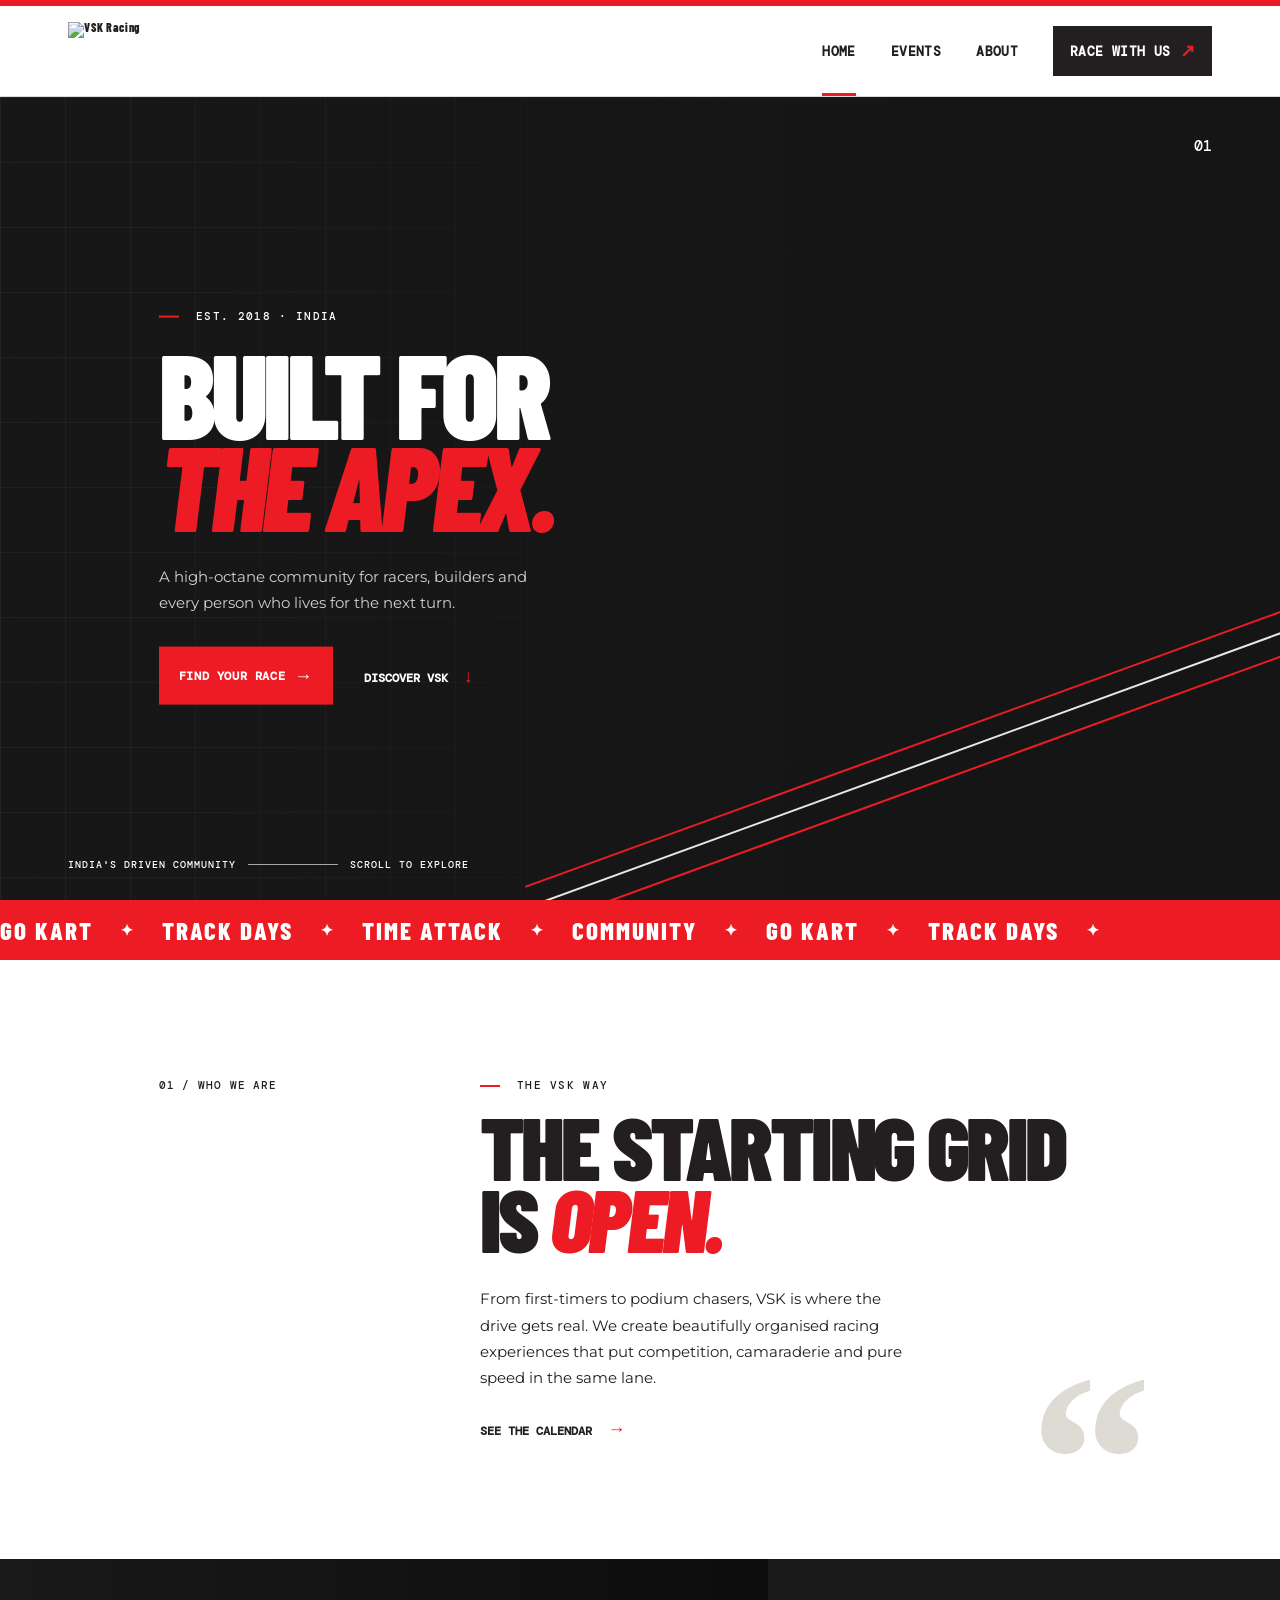
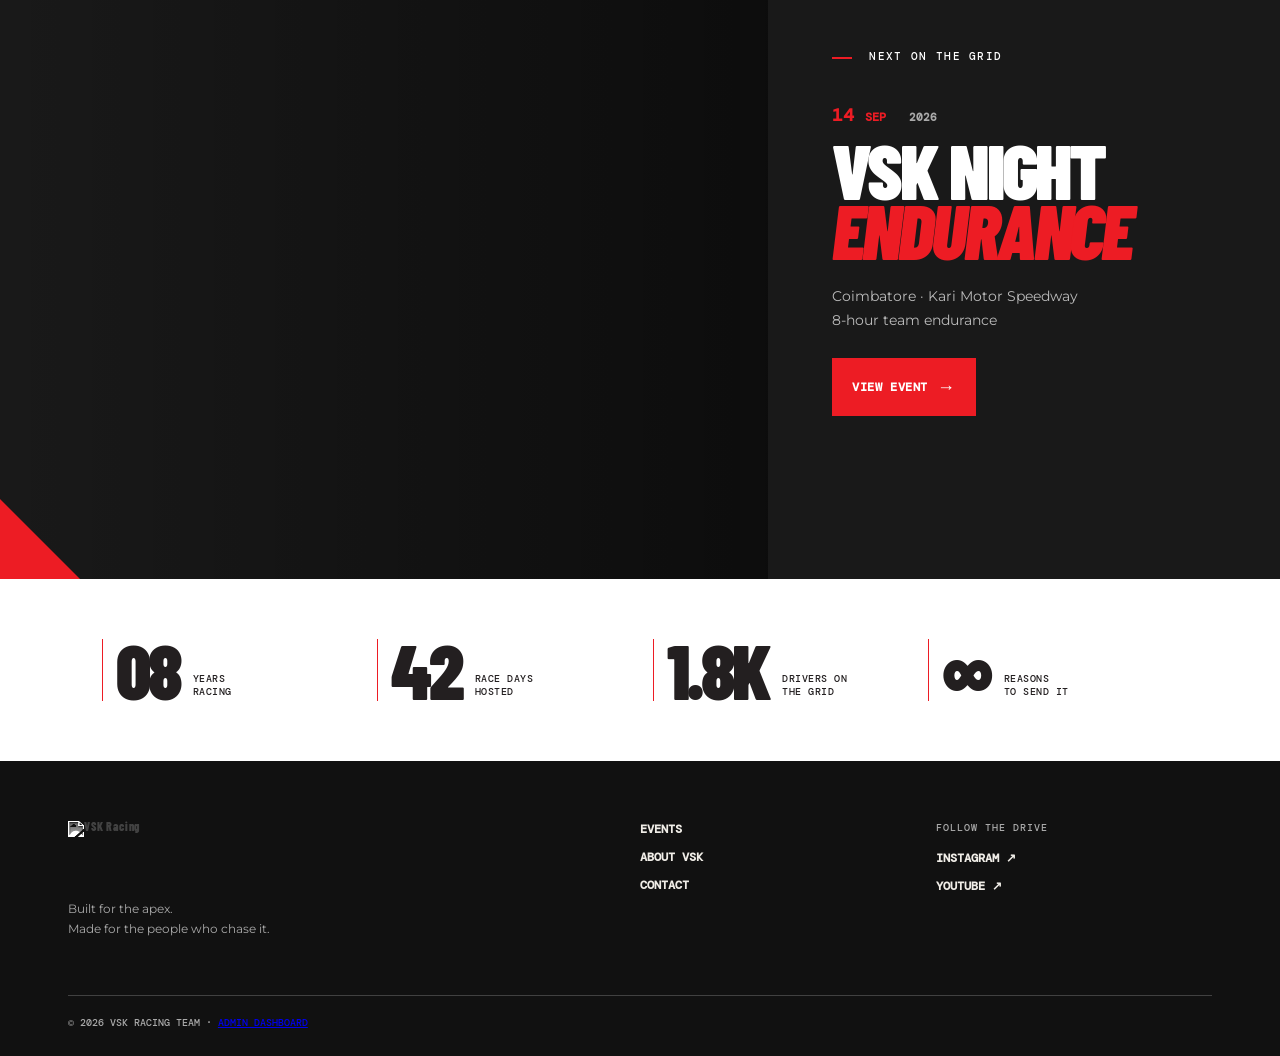
==== index.html @ 7d60c97f "Publish VSK Racing website" ====
<!doctype html>
<html lang="en">
  <head>
    <meta charset="UTF-8" />
    <meta name="viewport" content="width=device-width, initial-scale=1.0" />
    <meta name="description" content="VSK Racing Team — built for the next apex." />
    <title>VSK Racing Team | Built for the Apex</title>
    <link rel="preconnect" href="https://fonts.googleapis.com" />
    <link rel="preconnect" href="https://fonts.gstatic.com" crossorigin />
    <link href="https://fonts.googleapis.com/css2?family=Barlow+Condensed:ital,wght@0,500;0,600;0,700;0,800;0,900;1,700;1,800&family=DM+Mono:wght@400;500&family=Montserrat:wght@400;500;600;700;800&display=swap" rel="stylesheet" />
    <link rel="stylesheet" href="styles.css" />
  </head>
  <body class="home-page">
    <div class="top-line"></div>
    <header class="site-header">
      <a class="brand" href="index.html" aria-label="VSK Racing Team home"><img class="brand-logo" src="assets/vsk-racing-logo.jpg" alt="VSK Racing" /></a>
      <button class="menu-toggle" aria-label="Open navigation" aria-expanded="false"><span></span><span></span></button>
      <nav class="nav-links" aria-label="Main navigation">
        <a class="active" href="index.html">HOME</a>
        <a href="events.html">EVENTS</a>
        <a href="#about">ABOUT</a>
        <a class="nav-cta" href="events.html#upcoming">RACE WITH US <span>↗</span></a>
      </nav>
    </header>

    <main>
      <section class="hero">
        <div class="hero-grid"></div>
        <div class="speed-lines"></div>
        <div class="hero-content">
          <p class="eyebrow"><span></span> EST. 2018 · INDIA</p>
          <h1>BUILT FOR<br /><em>THE APEX.</em></h1>
          <p class="hero-copy">A high-octane community for racers, builders and every person who lives for the next turn.</p>
          <div class="hero-actions">
            <a class="button button-primary" href="events.html#upcoming">FIND YOUR RACE <span>→</span></a>
            <a class="text-link" href="#about">DISCOVER VSK <span>↓</span></a>
          </div>
        </div>
        <div class="hero-number">01</div>
        <div class="hero-foot">INDIA'S DRIVEN COMMUNITY <span class="scroll-line"></span> SCROLL TO EXPLORE</div>
      </section>

      <section class="ticker" aria-label="Racing disciplines">
        <div class="ticker-track"><span>GO KART</span><b>✦</b><span>TRACK DAYS</span><b>✦</b><span>TIME ATTACK</span><b>✦</b><span>COMMUNITY</span><b>✦</b><span>GO KART</span><b>✦</b><span>TRACK DAYS</span><b>✦</b></div>
      </section>

      <section id="about" class="statement section-pad">
        <div class="section-label">01 / WHO WE ARE</div>
        <div class="statement-copy">
          <p class="eyebrow"><span></span> THE VSK WAY</p>
          <h2>THE STARTING GRID<br />IS <em>OPEN.</em></h2>
          <p>From first-timers to podium chasers, VSK is where the drive gets real. We create beautifully organised racing experiences that put competition, camaraderie and pure speed in the same lane.</p>
          <a class="text-link dark" href="events.html">SEE THE CALENDAR <span>→</span></a>
        </div>
        <div class="big-quote">“</div>
      </section>

      <section class="next-race">
        <div class="race-image"><div class="image-overlay"></div><div class="track-corner"></div></div>
        <div class="race-card">
          <p class="eyebrow"><span></span> NEXT ON THE GRID</p>
          <p class="race-date">14 <small>SEP</small> <span>2026</span></p>
          <h2>VSK NIGHT<br /><em>ENDURANCE</em></h2>
          <p>Coimbatore · Kari Motor Speedway<br />8-hour team endurance</p>
          <a class="button button-primary" href="events.html#endurance">VIEW EVENT <span>→</span></a>
        </div>
      </section>

      <section class="numbers">
        <div><strong>08</strong><span>YEARS<br />RACING</span></div>
        <div><strong>42</strong><span>RACE DAYS<br />HOSTED</span></div>
        <div><strong>1.8K</strong><span>DRIVERS ON<br />THE GRID</span></div>
        <div><strong>∞</strong><span>REASONS<br />TO SEND IT</span></div>
      </section>
    </main>

    <footer>
      <div><a class="brand footer-brand" href="index.html"><img class="brand-logo" src="assets/vsk-racing-logo.jpg" alt="VSK Racing" /></a><p>Built for the apex.<br />Made for the people who chase it.</p></div>
      <div class="footer-links"><a href="events.html">EVENTS</a><a href="#about">ABOUT VSK</a><a href="mailto:hello@vskracing.team">CONTACT</a></div>
      <div class="footer-social"><p>FOLLOW THE DRIVE</p><a href="#">INSTAGRAM ↗</a><a href="#">YOUTUBE ↗</a></div>
      <p class="copyright">© 2026 VSK RACING TEAM · <a href="dashboard.html">ADMIN DASHBOARD</a></p>
    </footer>
    <script src="script.js"></script>
  </body>
</html>
---- styles.css ----
:root{--red:#ed2e25;--ink:#111;--cream:#f2eee7;--muted:#b8b5af;--line:rgba(17,17,17,.16)}*{box-sizing:border-box}html{scroll-behavior:smooth}body{margin:0;color:var(--ink);font-family:Manrope,Arial,sans-serif;background:var(--cream)}.top-line{height:6px;background:var(--red)}.site-header{height:91px;display:flex;align-items:center;justify-content:space-between;padding:0 5.3vw;border-bottom:1px solid var(--line);background:var(--cream);position:relative;z-index:4}.brand{display:flex;align-items:center;gap:10px;color:var(--ink);text-decoration:none;font:800 12px/10px 'Barlow Condensed';letter-spacing:.07em}.brand-mark{font:900 italic 34px/.8 'Barlow Condensed';letter-spacing:-.11em;color:var(--red);transform:skew(-8deg)}.nav-links{height:100%;display:flex;align-items:center;gap:35px;font:700 13px 'DM Mono';letter-spacing:.03em}.nav-links a{height:100%;display:flex;align-items:center;text-decoration:none;color:var(--ink);position:relative}.nav-links a:not(.nav-cta):after{content:"";position:absolute;bottom:0;left:0;width:0;height:3px;background:var(--red);transition:.2s}.nav-links a.active:after,.nav-links a:hover:after{width:100%}.nav-links .nav-cta{height:auto;color:#fff;background:var(--ink);padding:13px 17px}.nav-cta span,.button span,.text-link span{color:var(--red);font-size:18px;margin-left:9px}.menu-toggle{display:none}.hero{background:#151515;color:#fff;min-height:660px;height:calc(100vh - 97px);position:relative;overflow:hidden;isolation:isolate}.hero:after{content:"";position:absolute;z-index:-2;inset:0;background:linear-gradient(90deg,#171717 0%,rgba(23,23,23,.65) 43%,rgba(23,23,23,.02) 74%),url('https://images.unsplash.com/photo-1533900298318-6b8da08a523e?auto=format&fit=crop&w=1800&q=85') center/cover}.hero-grid{position:absolute;inset:0;z-index:-1;background-image:linear-gradient(rgba(255,255,255,.08) 1px,transparent 1px),linear-gradient(90deg,rgba(255,255,255,.08) 1px,transparent 1px);background-size:65px 65px;mask-image:linear-gradient(90deg,#000 5%,transparent 62%);opacity:.55}.speed-lines{position:absolute;width:68vw;height:2px;background:var(--red);right:-7vw;bottom:20%;transform:rotate(-20deg);box-shadow:0 20px 0 #e9e7e0,0 42px 0 var(--red)}.hero-content{position:absolute;top:50%;transform:translateY(-48%);left:12.4vw;max-width:700px}.eyebrow{font:500 11px 'DM Mono';letter-spacing:.12em;margin:0 0 24px}.eyebrow span{width:20px;height:2px;background:var(--red);display:inline-block;vertical-align:middle;margin-right:9px}.hero h1,.events-hero h1{margin:0;font:900 clamp(70px,9.3vw,150px)/.78 'Barlow Condensed';letter-spacing:-.045em}.hero h1 em,h2 em,.success-message em{color:var(--red);font-style:italic}.hero-copy{font-size:15px;line-height:1.7;max-width:400px;color:#d4d0ca;margin:32px 0}.hero-actions{display:flex;align-items:center;gap:31px}.button{font:700 12px 'DM Mono';letter-spacing:.05em;border:0;display:inline-flex;align-items:center;justify-content:center;text-decoration:none;cursor:pointer;transition:transform .2s,background .2s;color:#fff;padding:17px 20px}.button:hover{transform:translate(-3px,-3px)}.button-primary{background:var(--red)}.button-primary span{color:#fff}.text-link{font:700 12px 'DM Mono';color:#fff;text-decoration:none}.text-link.dark{color:var(--ink);display:inline-block;margin-top:26px}.hero-number{position:absolute;right:5.3vw;top:39px;font:500 15px 'DM Mono';color:#fff}.hero-foot{position:absolute;bottom:29px;left:5.3vw;font:500 10px 'DM Mono';letter-spacing:.1em;display:flex;align-items:center;gap:12px}.scroll-line{height:1px;width:90px;background:#a9a9a9}.ticker{background:var(--red);color:#fff;overflow:hidden;padding:15px 0;white-space:nowrap}.ticker-track{display:flex;align-items:center;gap:27px;animation:tick 18s linear infinite;width:max-content;font:800 25px 'Barlow Condensed';letter-spacing:.08em}.ticker b{font-size:16px}@keyframes tick{to{transform:translateX(-36%)}}.section-pad{padding:118px 12.4vw}.statement{background:var(--cream);display:grid;grid-template-columns:1fr 2fr;position:relative;min-height:560px}.section-label{font:500 11px 'DM Mono';letter-spacing:.08em}.statement-copy{max-width:690px}.statement h2,.events-heading h2,.cta-band h2{font:900 clamp(55px,7vw,105px)/.8 'Barlow Condensed';letter-spacing:-.04em;margin:0}.statement-copy .eyebrow{margin-bottom:18px}.statement-copy>p:not(.eyebrow){font-size:15px;line-height:1.75;max-width:440px;margin:33px 0 0}.big-quote{position:absolute;right:10vw;bottom:25px;font:900 245px/.6 Georgia;color:#dedbd5}.next-race{min-height:620px;display:grid;grid-template-columns:1.2fr .8fr;background:#191919;color:#fff}.race-image{position:relative;background:url('https://images.unsplash.com/photo-1504215680853-026ed2a45def?auto=format&fit=crop&w=1400&q=85') center/cover}.image-overlay{position:absolute;inset:0;background:linear-gradient(90deg,transparent,rgba(0,0,0,.5))}.track-corner{position:absolute;bottom:0;left:0;border-bottom:80px solid var(--red);border-right:80px solid transparent}.race-card{padding:90px 8vw 65px 5vw}.race-date{font:700 18px 'DM Mono';margin:40px 0 13px;color:var(--red)}.race-date small{font-size:12px}.race-date span{font-size:11px;color:#aaa;margin-left:12px}.race-card h2{font:900 clamp(53px,6vw,86px)/.78 'Barlow Condensed';letter-spacing:-.04em;margin:0}.race-card h2 em{color:var(--red)}.race-card>p:not(.eyebrow):not(.race-date){color:#bbb;font-size:14px;line-height:1.7;margin:25px 0}.numbers{background:var(--cream);padding:60px 8vw;display:grid;grid-template-columns:repeat(4,1fr);gap:25px}.numbers div{display:flex;align-items:flex-end;gap:14px;border-left:1px solid var(--red);padding-left:13px}.numbers strong{font:900 clamp(48px,6vw,85px)/.8 'Barlow Condensed';letter-spacing:-.05em}.numbers span{font:500 10px/1.3 'DM Mono';letter-spacing:.05em;margin-bottom:3px}footer{background:#111;color:#f0ede7;padding:60px 5.3vw 27px;display:grid;grid-template-columns:2fr 1fr 1fr;gap:20px;position:relative}footer .brand{color:#f0ede7}.footer-brand{margin-bottom:20px}footer p{font-size:12px;line-height:1.7;color:#aaa;margin:0}.footer-links,.footer-social{display:flex;flex-direction:column;gap:12px}.footer-links a,.footer-social a{font:700 12px 'DM Mono';color:#f0ede7;text-decoration:none}.footer-social p{font:500 10px 'DM Mono';letter-spacing:.1em;margin-bottom:4px}.copyright{grid-column:1/-1;border-top:1px solid #414141;margin-top:35px!important;padding-top:20px;font:500 10px 'DM Mono'}
/* Events */.events-hero{background:#191919;color:#fff;position:relative;overflow:hidden;padding-top:100px;padding-bottom:105px}.events-hero:after{content:'02';position:absolute;right:7vw;bottom:-53px;color:#272727;font:900 260px 'Barlow Condensed';z-index:0}.events-hero>*{position:relative;z-index:1}.events-hero>p:last-child{font-size:15px;max-width:380px;line-height:1.7;margin:29px 0 0;color:#ccc}.events-section{background:var(--cream)}.events-heading{display:flex;justify-content:space-between;align-items:end;margin-bottom:55px}.events-heading h2{font-size:clamp(55px,6vw,92px);margin-top:14px}.events-heading p{font-size:13px;line-height:1.7;color:#595754;margin:0}.event-list{border-top:2px solid var(--ink)}.event-card{display:grid;grid-template-columns:115px 1.65fr 1.1fr auto;gap:20px;align-items:center;border-bottom:1px solid var(--line);padding:27px 0;transition:background .2s}.event-card:hover{background:#ebe7df}.event-date{display:flex;align-items:center;gap:8px;padding-left:14px}.event-date b{font:800 64px/.7 'Barlow Condensed';letter-spacing:-.06em}.event-date span,.event-meta{font:500 10px/1.45 'DM Mono';letter-spacing:.05em}.event-info .tag{display:inline-block;background:var(--red);color:#fff;padding:4px 7px;font:500 9px 'DM Mono';letter-spacing:.06em}.event-info h3{font:800 27px/.95 'Barlow Condensed';margin:11px 0 6px;letter-spacing:-.015em}.event-info p{margin:0;font-size:12px;color:#5e5b56}.event-meta{display:flex;flex-direction:column;gap:8px;color:#474440}.event-card .button{font-size:10px;padding:14px 14px;white-space:nowrap}.button-outline{background:transparent;color:var(--ink);border:1px solid var(--ink)}.button-outline span{color:var(--red)}.past-section{background:#191919;color:#fff}.past-section .events-heading p{color:#aaa}.past-grid{display:grid;grid-template-columns:repeat(3,1fr);gap:22px}.past-image{height:245px;background-position:center;background-size:cover;position:relative;filter:grayscale(1)}.past-image:after{content:'';position:absolute;inset:0;background:linear-gradient(transparent,rgba(0,0,0,.65))}.past-image span{position:absolute;z-index:1;bottom:15px;left:16px;font:500 10px 'DM Mono';letter-spacing:.06em}.past-one{background-image:url('https://images.unsplash.com/photo-1541348263662-e068662d82af?auto=format&fit=crop&w=800&q=80')}.past-two{background-image:url('https://images.unsplash.com/photo-1503736334956-4c8f8e92946d?auto=format&fit=crop&w=800&q=80')}.past-three{background-image:url('https://images.unsplash.com/photo-1494905998402-395d579af36f?auto=format&fit=crop&w=800&q=80')}.past-grid h3{font:800 25px 'Barlow Condensed';letter-spacing:.01em;margin:16px 0 5px}.past-grid p{font-size:11px;color:#aaa;margin:0}.cta-band{background:var(--red);color:#fff;padding:90px 12.4vw;text-align:center}.cta-band p{font:500 11px 'DM Mono';letter-spacing:.1em;margin:0 0 15px}.cta-band h2{font-size:clamp(60px,8vw,120px);margin-bottom:35px}.cta-band h2 em{color:#111}.button-light{background:var(--cream);color:#111}.modal{position:fixed;z-index:10;inset:0;background:rgba(0,0,0,.72);display:grid;place-items:center;padding:25px;opacity:0;pointer-events:none;transition:opacity .2s}.modal.open{opacity:1;pointer-events:auto}.modal-panel{background:var(--cream);position:relative;padding:42px;max-width:570px;width:100%;max-height:90vh;overflow:auto;transform:translateY(15px);transition:transform .2s}.modal.open .modal-panel{transform:none}.close-modal{position:absolute;right:22px;top:13px;border:0;background:none;font-size:32px;cursor:pointer}.modal-panel h2{font:900 60px/.78 'Barlow Condensed';letter-spacing:-.04em;margin:0}.modal-event{font:500 11px 'DM Mono';letter-spacing:.06em;color:var(--red);margin:24px 0}form{display:grid;grid-template-columns:1fr 1fr;gap:15px}form label{display:flex;flex-direction:column;gap:7px;font:500 10px 'DM Mono';letter-spacing:.06em}form label:nth-child(1),form label:nth-child(4),form button{grid-column:1/-1}input,select{border:1px solid #aaa;background:#f8f6f1;padding:13px;font:400 13px Manrope;color:var(--ink)}form .button{margin-top:5px}.form-note{grid-column:1/-1;text-align:center;font-size:10px;color:#777;margin:0}.success-message{text-align:center;padding:25px 10px}.success-message>span{width:55px;height:55px;border-radius:50%;display:grid;place-items:center;background:var(--red);color:#fff;font-size:27px;margin:0 auto 20px}.success-message h3{font:900 52px/.8 'Barlow Condensed';letter-spacing:-.04em;margin:0}.success-message p{font-size:13px;line-height:1.6;margin:20px auto;max-width:320px}.success-message .button{margin-top:9px}
@media(max-width:760px){.site-header{height:71px;padding:0 24px}.nav-links{position:absolute;display:none;top:71px;left:0;right:0;height:auto;background:var(--cream);padding:15px 24px 25px;flex-direction:column;align-items:flex-start;gap:19px;border-bottom:1px solid var(--line)}.nav-links.open{display:flex}.nav-links a{height:auto}.nav-links .nav-cta{width:100%;justify-content:center}.menu-toggle{display:block;background:none;border:0;width:30px;height:24px;padding:2px}.menu-toggle span{display:block;height:2px;background:var(--ink);margin:6px 0}.hero{min-height:600px;height:calc(100vh - 77px)}.hero:after{background:linear-gradient(90deg,#171717 0%,rgba(23,23,23,.68) 75%,rgba(23,23,23,.4)),url('https://images.unsplash.com/photo-1533900298318-6b8da08a523e?auto=format&fit=crop&w=1800&q=85') center/cover}.hero-content{left:24px;right:24px}.hero-number{right:24px}.hero-foot{left:24px;font-size:8px}.hero h1,.events-hero h1{font-size:75px}.section-pad{padding:75px 24px}.statement{display:block;min-height:0}.statement-copy{margin-top:44px}.big-quote{font-size:150px;right:18px}.next-race{grid-template-columns:1fr}.race-image{height:275px}.race-card{padding:60px 24px}.numbers{grid-template-columns:repeat(2,1fr);padding:45px 24px}.numbers strong{font-size:57px}footer{padding:50px 24px 22px;grid-template-columns:1fr 1fr;gap:36px}.footer-social{grid-column:1/-1}.events-hero{padding-top:75px;padding-bottom:75px}.events-heading{display:block;margin-bottom:35px}.events-heading p{margin-top:18px}.event-card{grid-template-columns:76px 1fr;gap:13px;padding:24px 0}.event-date{padding-left:0}.event-date b{font-size:51px}.event-info h3{font-size:24px}.event-meta{grid-column:2;display:flex;flex-direction:row;flex-wrap:wrap;gap:7px;font-size:9px}.event-meta span:after{content:'·';margin-left:7px}.event-card .button{grid-column:2;width:max-content}.past-grid{grid-template-columns:1fr;gap:35px}.past-image{height:210px}.cta-band{padding:70px 24px}.modal-panel{padding:36px 24px 28px}form{grid-template-columns:1fr}form label:nth-child(2),form label:nth-child(3){grid-column:1/-1}}
.modal-panel.wide{max-width:820px}.registration-steps{display:flex;gap:8px;margin:25px 0}.registration-steps span{height:3px;flex:1;background:#d4d0ca}.registration-steps span.active{background:var(--red)}.form-step{display:none;grid-template-columns:1fr 1fr;gap:15px}.form-step.active{display:grid}.form-step .full,.form-step .programs,.form-step .choice-set,.form-step .payment-box,.form-step .step-actions{grid-column:1/-1}.field-help{font-size:11px;line-height:1.5;color:#6a6762;margin:0}.choice-set{border-top:1px solid var(--line);padding-top:18px}.choice-set>span{font:700 11px 'DM Mono';letter-spacing:.05em;display:block;margin-bottom:10px}.radio-list{display:flex;gap:10px;flex-wrap:wrap}.radio-list label{border:1px solid #bdb8af;padding:12px;flex:1;min-width:200px;font:500 11px/1.4 Manrope;letter-spacing:0;cursor:pointer}.radio-list input{accent-color:var(--red);margin-right:7px}.payment-box{background:#191919;color:#fff;padding:24px;display:grid;grid-template-columns:185px 1fr;align-items:center;gap:28px}.payment-box img{display:block;width:160px;height:160px;background:#fff;padding:8px}.payment-box h3{font:800 29px/.9 'Barlow Condensed';letter-spacing:.01em;margin:0 0 10px}.payment-box p{font-size:12px;line-height:1.65;color:#cac6bf;margin:0}.upload-field{border:1px dashed #999;min-height:80px;padding:15px;justify-content:center}.upload-field input{border:0;background:transparent;padding:8px 0;font-size:12px}.step-actions{display:flex;justify-content:space-between;gap:12px;margin-top:8px}.step-actions .button:first-child{margin-right:auto}.receipt-note{background:#f2e4db;border-left:3px solid var(--red);padding:13px;font-size:11px;line-height:1.55;color:#4e312d}.dashboard{background:#ebe7df;min-height:100vh}.dashboard-header{background:#191919;color:#fff;padding:27px 5.3vw;display:flex;justify-content:space-between;align-items:center}.dashboard-header .brand{color:#fff}.dashboard-header a{color:#fff;text-decoration:none;font:600 11px 'DM Mono'}.dashboard-main{padding:55px 5.3vw}.dashboard-main h1{font:900 72px/.8 'Barlow Condensed';letter-spacing:-.04em;margin:0 0 37px}.dashboard-main h1 em{color:var(--red)}.dashboard-summary{display:grid;grid-template-columns:repeat(3,1fr);gap:16px;margin-bottom:35px}.summary-card{background:#fff;padding:23px;border-left:4px solid var(--red)}.summary-card b{display:block;font:900 53px/.75 'Barlow Condensed';letter-spacing:-.04em}.summary-card span{font:500 10px 'DM Mono';letter-spacing:.06em}.dashboard-table-wrap{background:#fff;overflow:auto}.dashboard-toolbar{padding:18px 20px;border-bottom:1px solid var(--line);display:flex;justify-content:space-between;gap:20px;align-items:center}.dashboard-toolbar h2{margin:0;font:800 27px 'Barlow Condensed';letter-spacing:.02em}.status-key{font:500 10px 'DM Mono';color:#666}.dashboard-table{width:100%;border-collapse:collapse;min-width:770px}.dashboard-table th,.dashboard-table td{text-align:left;padding:15px 20px;border-bottom:1px solid #e4e0db;font-size:12px}.dashboard-table th{font:500 10px 'DM Mono';letter-spacing:.06em;color:#666;background:#faf9f7}.status{display:inline-block;padding:5px 8px;background:#f4e4dc;color:#a33225;font:500 9px 'DM Mono';letter-spacing:.05em}.status.verified{background:#deeee5;color:#17643c}.dashboard-empty{text-align:center;padding:55px 20px;color:#777;font-size:13px}.dashboard-empty b{display:block;color:#111;font:800 29px 'Barlow Condensed';margin-bottom:6px}@media(max-width:760px){.modal-panel.wide{padding:35px 20px}.form-step.active{grid-template-columns:1fr}.form-step .full,.form-step .programs,.form-step .choice-set,.form-step .payment-box,.form-step .step-actions{grid-column:1}.payment-box{grid-template-columns:1fr;justify-items:center;text-align:center}.dashboard-summary{grid-template-columns:1fr}.dashboard-main{padding:40px 22px}.dashboard-main h1{font-size:58px}.dashboard-header{padding:22px}.radio-list{display:block}.radio-list label{display:block;margin-bottom:8px}}
:root{--red:#ED1C24!important;--ink:#231F20!important;--cream:#fff!important;--line:rgba(35,31,32,.16)!important}body{font-family:Montserrat,Arial,sans-serif!important}.brand-logo{display:block;width:164px;height:58px;object-fit:contain;mix-blend-mode:multiply}.footer-brand .brand-logo{filter:invert(1) grayscale(1) brightness(3);mix-blend-mode:screen}
.dashboard-header .brand{width:164px;height:58px;background:url('assets/vsk-racing-logo.jpg') center/contain no-repeat;filter:invert(1) grayscale(1) brightness(3)}.dashboard-header .brand>*{display:none}
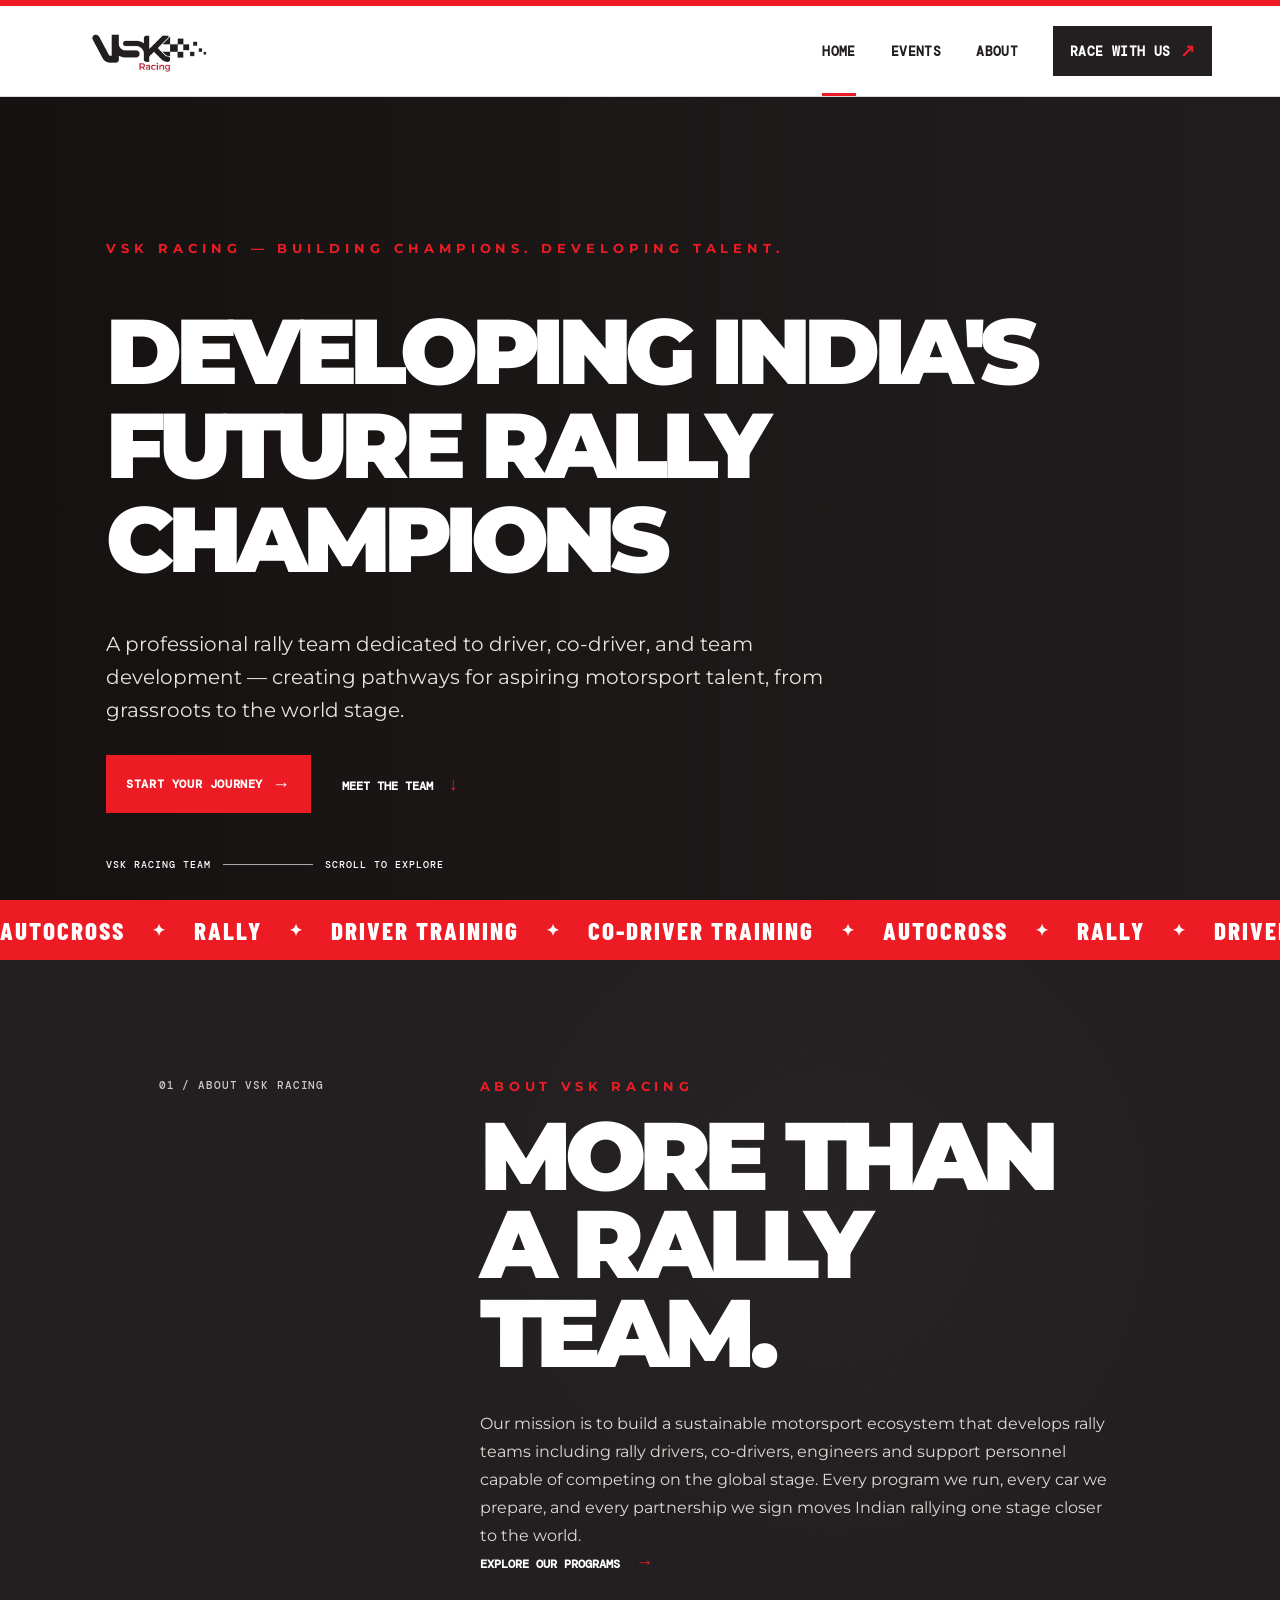
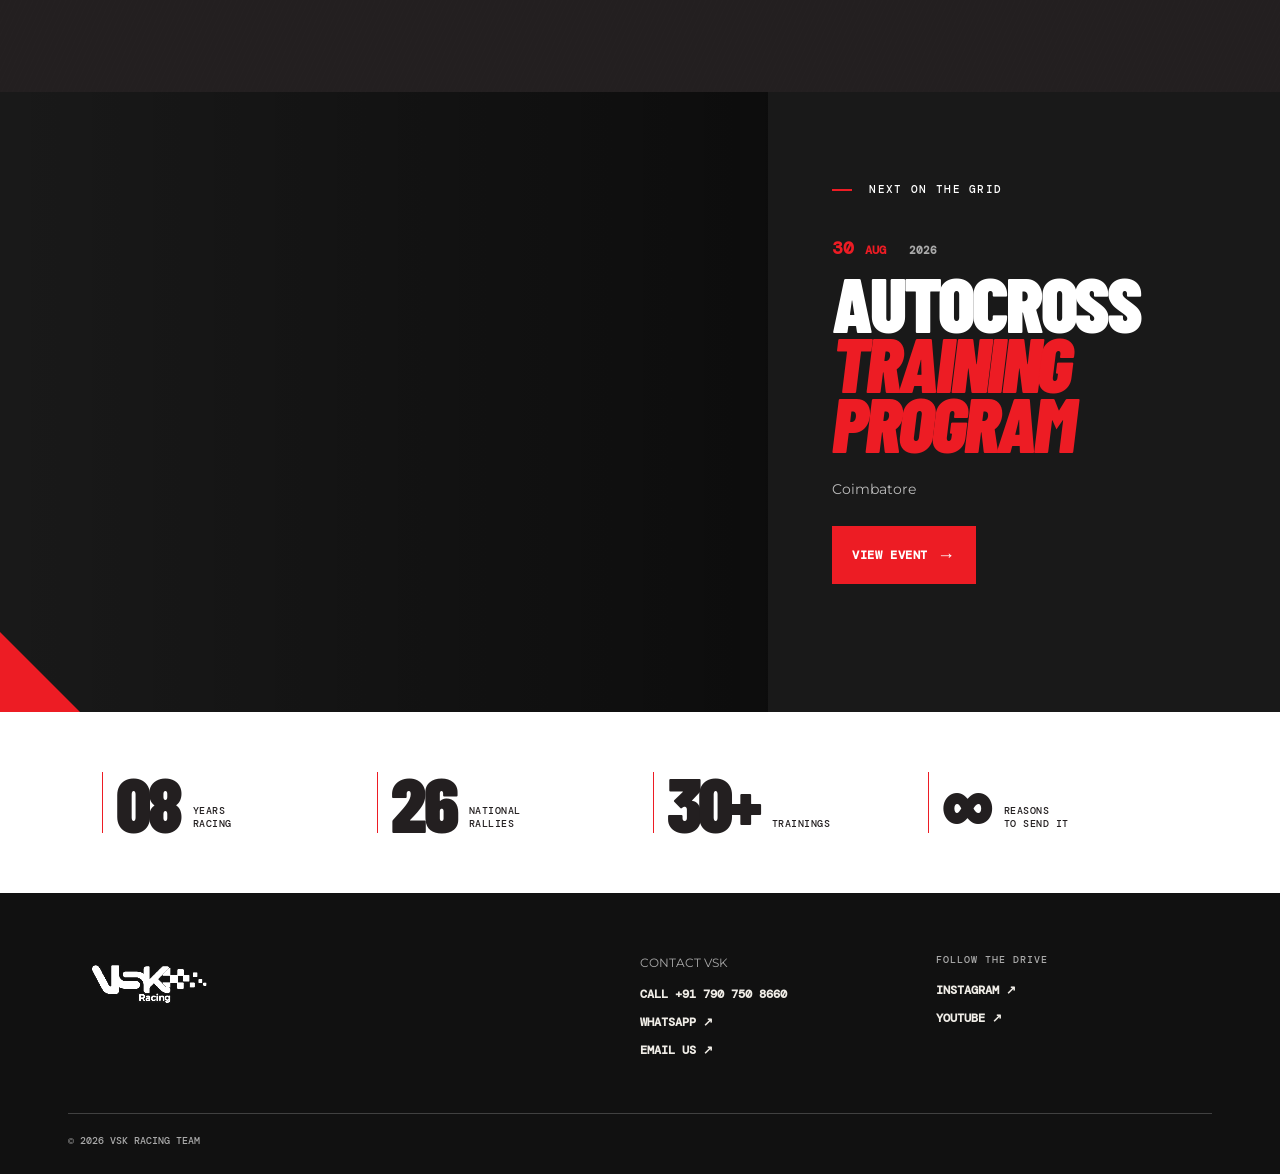
==== commit d3d8cedd: "Publish latest VSK Racing website updates" ====
--- a/index.html
+++ b/index.html
@@ -25,60 +25,56 @@
 
     <main>
       <section class="hero">
-        <div class="hero-grid"></div>
-        <div class="speed-lines"></div>
         <div class="hero-content">
-          <p class="eyebrow"><span></span> EST. 2018 · INDIA</p>
-          <h1>BUILT FOR<br /><em>THE APEX.</em></h1>
-          <p class="hero-copy">A high-octane community for racers, builders and every person who lives for the next turn.</p>
+          <p class="eyebrow">VSK RACING — BUILDING CHAMPIONS. DEVELOPING TALENT.</p>
+          <h1>DEVELOPING INDIA'S<br />FUTURE RALLY<br /><em>CHAMPIONS</em></h1>
+          <p class="hero-copy">A professional rally team dedicated to driver, co-driver, and team development — creating pathways for aspiring motorsport talent, from grassroots to the world stage.</p>
           <div class="hero-actions">
-            <a class="button button-primary" href="events.html#upcoming">FIND YOUR RACE <span>→</span></a>
-            <a class="text-link" href="#about">DISCOVER VSK <span>↓</span></a>
+            <a class="button button-primary" href="events.html#upcoming">START YOUR JOURNEY <span>→</span></a>
+            <a class="text-link" href="#about">MEET THE TEAM <span>↓</span></a>
           </div>
         </div>
-        <div class="hero-number">01</div>
-        <div class="hero-foot">INDIA'S DRIVEN COMMUNITY <span class="scroll-line"></span> SCROLL TO EXPLORE</div>
+        <div class="hero-foot">VSK RACING TEAM <span class="scroll-line"></span> SCROLL TO EXPLORE</div>
       </section>
 
       <section class="ticker" aria-label="Racing disciplines">
-        <div class="ticker-track"><span>GO KART</span><b>✦</b><span>TRACK DAYS</span><b>✦</b><span>TIME ATTACK</span><b>✦</b><span>COMMUNITY</span><b>✦</b><span>GO KART</span><b>✦</b><span>TRACK DAYS</span><b>✦</b></div>
+        <div class="ticker-track"><span>AUTOCROSS</span><b>✦</b><span>RALLY</span><b>✦</b><span>DRIVER TRAINING</span><b>✦</b><span>CO-DRIVER TRAINING</span><b>✦</b><span>AUTOCROSS</span><b>✦</b><span>RALLY</span><b>✦</b><span>DRIVER TRAINING</span><b>✦</b><span>CO-DRIVER TRAINING</span><b>✦</b></div>
       </section>
 
       <section id="about" class="statement section-pad">
-        <div class="section-label">01 / WHO WE ARE</div>
+        <div class="section-label">01 / ABOUT VSK RACING</div>
         <div class="statement-copy">
-          <p class="eyebrow"><span></span> THE VSK WAY</p>
-          <h2>THE STARTING GRID<br />IS <em>OPEN.</em></h2>
-          <p>From first-timers to podium chasers, VSK is where the drive gets real. We create beautifully organised racing experiences that put competition, camaraderie and pure speed in the same lane.</p>
-          <a class="text-link dark" href="events.html">SEE THE CALENDAR <span>→</span></a>
+          <p class="eyebrow"><span></span> ABOUT VSK RACING</p>
+          <h2>MORE THAN<br />A RALLY TEAM.</h2>
+          <p>Our mission is to build a sustainable motorsport ecosystem that develops rally teams including rally drivers, co-drivers, engineers and support personnel capable of competing on the global stage. Every program we run, every car we prepare, and every partnership we sign moves Indian rallying one stage closer to the world.</p>
+          <a class="text-link" href="events.html">EXPLORE OUR PROGRAMS <span>→</span></a>
         </div>
-        <div class="big-quote">“</div>
       </section>
 
       <section class="next-race">
         <div class="race-image"><div class="image-overlay"></div><div class="track-corner"></div></div>
         <div class="race-card">
           <p class="eyebrow"><span></span> NEXT ON THE GRID</p>
-          <p class="race-date">14 <small>SEP</small> <span>2026</span></p>
-          <h2>VSK NIGHT<br /><em>ENDURANCE</em></h2>
-          <p>Coimbatore · Kari Motor Speedway<br />8-hour team endurance</p>
-          <a class="button button-primary" href="events.html#endurance">VIEW EVENT <span>→</span></a>
+          <p class="race-date">30 <small>AUG</small> <span>2026</span></p>
+          <h2>AUTOCROSS<br /><em>TRAINING PROGRAM</em></h2>
+          <p>Coimbatore</p>
+          <a class="button button-primary" href="events.html#upcoming">VIEW EVENT <span>→</span></a>
         </div>
       </section>
 
       <section class="numbers">
         <div><strong>08</strong><span>YEARS<br />RACING</span></div>
-        <div><strong>42</strong><span>RACE DAYS<br />HOSTED</span></div>
-        <div><strong>1.8K</strong><span>DRIVERS ON<br />THE GRID</span></div>
+        <div><strong>26</strong><span>NATIONAL<br />RALLIES</span></div>
+        <div><strong>30+</strong><span>TRAININGS</span></div>
         <div><strong>∞</strong><span>REASONS<br />TO SEND IT</span></div>
       </section>
     </main>
 
     <footer>
-      <div><a class="brand footer-brand" href="index.html"><img class="brand-logo" src="assets/vsk-racing-logo.jpg" alt="VSK Racing" /></a><p>Built for the apex.<br />Made for the people who chase it.</p></div>
-      <div class="footer-links"><a href="events.html">EVENTS</a><a href="#about">ABOUT VSK</a><a href="mailto:hello@vskracing.team">CONTACT</a></div>
-      <div class="footer-social"><p>FOLLOW THE DRIVE</p><a href="#">INSTAGRAM ↗</a><a href="#">YOUTUBE ↗</a></div>
-      <p class="copyright">© 2026 VSK RACING TEAM · <a href="dashboard.html">ADMIN DASHBOARD</a></p>
+      <div><a class="brand footer-brand" href="index.html"><img class="brand-logo" src="assets/vsk-racing-logo.jpg" alt="VSK Racing" /></a></div>
+      <div id="contact" class="footer-links"><p>CONTACT VSK</p><a href="tel:+917907508660">CALL +91 790 750 8660</a><a href="https://wa.me/917907508660" target="_blank" rel="noopener noreferrer">WHATSAPP ↗</a><a href="mailto:vskracingofficial@gmail.com">EMAIL US ↗</a></div>
+      <div class="footer-social"><p>FOLLOW THE DRIVE</p><a href="https://www.instagram.com/vsk.racing" target="_blank" rel="noopener noreferrer">INSTAGRAM ↗</a><a href="https://www.youtube.com/@vskracing_official" target="_blank" rel="noopener noreferrer">YOUTUBE ↗</a></div>
+      <p class="copyright">© 2026 VSK RACING TEAM</p>
     </footer>
     <script src="script.js"></script>
   </body>
--- a/styles.css
+++ b/styles.css
@@ -4,3 +4,11 @@
 .modal-panel.wide{max-width:820px}.registration-steps{display:flex;gap:8px;margin:25px 0}.registration-steps span{height:3px;flex:1;background:#d4d0ca}.registration-steps span.active{background:var(--red)}.form-step{display:none;grid-template-columns:1fr 1fr;gap:15px}.form-step.active{display:grid}.form-step .full,.form-step .programs,.form-step .choice-set,.form-step .payment-box,.form-step .step-actions{grid-column:1/-1}.field-help{font-size:11px;line-height:1.5;color:#6a6762;margin:0}.choice-set{border-top:1px solid var(--line);padding-top:18px}.choice-set>span{font:700 11px 'DM Mono';letter-spacing:.05em;display:block;margin-bottom:10px}.radio-list{display:flex;gap:10px;flex-wrap:wrap}.radio-list label{border:1px solid #bdb8af;padding:12px;flex:1;min-width:200px;font:500 11px/1.4 Manrope;letter-spacing:0;cursor:pointer}.radio-list input{accent-color:var(--red);margin-right:7px}.payment-box{background:#191919;color:#fff;padding:24px;display:grid;grid-template-columns:185px 1fr;align-items:center;gap:28px}.payment-box img{display:block;width:160px;height:160px;background:#fff;padding:8px}.payment-box h3{font:800 29px/.9 'Barlow Condensed';letter-spacing:.01em;margin:0 0 10px}.payment-box p{font-size:12px;line-height:1.65;color:#cac6bf;margin:0}.upload-field{border:1px dashed #999;min-height:80px;padding:15px;justify-content:center}.upload-field input{border:0;background:transparent;padding:8px 0;font-size:12px}.step-actions{display:flex;justify-content:space-between;gap:12px;margin-top:8px}.step-actions .button:first-child{margin-right:auto}.receipt-note{background:#f2e4db;border-left:3px solid var(--red);padding:13px;font-size:11px;line-height:1.55;color:#4e312d}.dashboard{background:#ebe7df;min-height:100vh}.dashboard-header{background:#191919;color:#fff;padding:27px 5.3vw;display:flex;justify-content:space-between;align-items:center}.dashboard-header .brand{color:#fff}.dashboard-header a{color:#fff;text-decoration:none;font:600 11px 'DM Mono'}.dashboard-main{padding:55px 5.3vw}.dashboard-main h1{font:900 72px/.8 'Barlow Condensed';letter-spacing:-.04em;margin:0 0 37px}.dashboard-main h1 em{color:var(--red)}.dashboard-summary{display:grid;grid-template-columns:repeat(3,1fr);gap:16px;margin-bottom:35px}.summary-card{background:#fff;padding:23px;border-left:4px solid var(--red)}.summary-card b{display:block;font:900 53px/.75 'Barlow Condensed';letter-spacing:-.04em}.summary-card span{font:500 10px 'DM Mono';letter-spacing:.06em}.dashboard-table-wrap{background:#fff;overflow:auto}.dashboard-toolbar{padding:18px 20px;border-bottom:1px solid var(--line);display:flex;justify-content:space-between;gap:20px;align-items:center}.dashboard-toolbar h2{margin:0;font:800 27px 'Barlow Condensed';letter-spacing:.02em}.status-key{font:500 10px 'DM Mono';color:#666}.dashboard-table{width:100%;border-collapse:collapse;min-width:770px}.dashboard-table th,.dashboard-table td{text-align:left;padding:15px 20px;border-bottom:1px solid #e4e0db;font-size:12px}.dashboard-table th{font:500 10px 'DM Mono';letter-spacing:.06em;color:#666;background:#faf9f7}.status{display:inline-block;padding:5px 8px;background:#f4e4dc;color:#a33225;font:500 9px 'DM Mono';letter-spacing:.05em}.status.verified{background:#deeee5;color:#17643c}.dashboard-empty{text-align:center;padding:55px 20px;color:#777;font-size:13px}.dashboard-empty b{display:block;color:#111;font:800 29px 'Barlow Condensed';margin-bottom:6px}@media(max-width:760px){.modal-panel.wide{padding:35px 20px}.form-step.active{grid-template-columns:1fr}.form-step .full,.form-step .programs,.form-step .choice-set,.form-step .payment-box,.form-step .step-actions{grid-column:1}.payment-box{grid-template-columns:1fr;justify-items:center;text-align:center}.dashboard-summary{grid-template-columns:1fr}.dashboard-main{padding:40px 22px}.dashboard-main h1{font-size:58px}.dashboard-header{padding:22px}.radio-list{display:block}.radio-list label{display:block;margin-bottom:8px}}
 :root{--red:#ED1C24!important;--ink:#231F20!important;--cream:#fff!important;--line:rgba(35,31,32,.16)!important}body{font-family:Montserrat,Arial,sans-serif!important}.brand-logo{display:block;width:164px;height:58px;object-fit:contain;mix-blend-mode:multiply}.footer-brand .brand-logo{filter:invert(1) grayscale(1) brightness(3);mix-blend-mode:screen}
 .dashboard-header .brand{width:164px;height:58px;background:url('assets/vsk-racing-logo.jpg') center/contain no-repeat;filter:invert(1) grayscale(1) brightness(3)}.dashboard-header .brand>*{display:none}
+.home-page .hero{min-height:780px;height:calc(100vh - 97px);background:#231F20}.home-page .hero:after{background:linear-gradient(90deg,rgba(15,10,8,.60) 0%,rgba(15,10,8,.25) 55%,rgba(15,10,8,.10) 100%),url('assets/rally-hero.png') center/cover}.home-page .hero-grid,.home-page .speed-lines,.home-page .hero-number{display:none}.home-page .hero-content{left:8.3vw;top:52%;max-width:1500px}.home-page .hero .eyebrow{color:#ED1C24;font:700 13px Montserrat,Arial,sans-serif;letter-spacing:.38em;margin-bottom:48px}.home-page .hero .eyebrow span{display:none}.home-page .hero h1{font:900 clamp(64px,7.2vw,128px)/1.02 Montserrat,Arial,sans-serif;letter-spacing:-.07em;max-width:1450px}.home-page .hero h1 em{color:#fff;font-style:normal}.home-page .hero-copy{font:400 20px/1.65 Montserrat,Arial,sans-serif;color:#e8e3df;max-width:760px;margin:42px 0 0}.home-page .hero-actions{margin-top:28px}.home-page .hero-foot{left:8.3vw;color:#fff}@media(max-width:760px){.home-page .hero{min-height:690px}.home-page .hero:after{background:linear-gradient(90deg,rgba(15,10,8,.7),rgba(15,10,8,.34)),url('assets/rally-hero.png') 58% center/cover}.home-page .hero-content{left:24px;right:20px}.home-page .hero .eyebrow{font-size:9px;letter-spacing:.2em;margin-bottom:27px}.home-page .hero h1{font-size:55px;letter-spacing:-.06em}.home-page .hero-copy{font-size:14px;margin-top:28px}.home-page .hero-foot{left:24px}}
+.home-page .hero:after{background:linear-gradient(90deg,rgba(15,10,8,.62) 0%,rgba(15,10,8,.28) 56%,rgba(15,10,8,.12) 100%),url('https://be.alpinestars.com/cdn/shop/files/OT1.png?v=1752582217&width=3000') center/cover}@media(max-width:760px){.home-page .hero:after{background:linear-gradient(90deg,rgba(15,10,8,.72),rgba(15,10,8,.35)),url('https://be.alpinestars.com/cdn/shop/files/OT1.png?v=1752582217&width=3000') 58% center/cover}}
+.home-page .hero:after{background:linear-gradient(90deg,rgba(15,10,8,.66) 0%,rgba(15,10,8,.30) 56%,rgba(15,10,8,.10) 100%),url('https://images.unsplash.com/photo-1656968396424-9c934c656624?auto=format&fit=crop&fm=jpg&q=85&w=3000') center/cover}@media(max-width:760px){.home-page .hero:after{background:linear-gradient(90deg,rgba(15,10,8,.74),rgba(15,10,8,.35)),url('https://images.unsplash.com/photo-1656968396424-9c934c656624?auto=format&fit=crop&fm=jpg&q=85&w=3000') 58% center/cover}}
+.statement{background:#231F20;color:#fff;min-height:620px}.statement:before{content:'';position:absolute;inset:0;opacity:.20;background:radial-gradient(circle at 65% 35%,rgba(255,255,255,.10),transparent 42%),repeating-linear-gradient(115deg,rgba(255,255,255,.035) 0 1px,transparent 1px 5px)}.statement>*{position:relative;z-index:1}.statement .section-label{color:#cfc9c7}.statement-copy .eyebrow{color:#ED1C24;font:700 13px Montserrat,Arial,sans-serif;letter-spacing:.36em}.statement-copy .eyebrow span{display:none}.statement h2{font:900 clamp(58px,7.5vw,118px)/.92 Montserrat,Arial,sans-serif;letter-spacing:-.07em;color:#fff}.statement-copy>p:not(.eyebrow){color:#dfd9d6;font:400 16px/1.75 Montserrat,Arial,sans-serif;max-width:700px}.statement .text-link{margin-top:30px}.statement .big-quote{display:none}@media(max-width:760px){.statement{min-height:0}.statement-copy .eyebrow{font-size:10px;letter-spacing:.22em}.statement h2{font-size:57px}.statement-copy>p:not(.eyebrow){font-size:14px}}
+.next-race .race-image{background-image:url('assets/autocross-training-car-mirrored.png');background-position:center 57%}
+.past-one { background-image: url('assets/past-rally-coimbatore.heic'); }
+.past-two { background-image: url('assets/past-rally-thrissur.png'); }
+.past-three { background-image: url('assets/past-rally-kottayam.png'); }
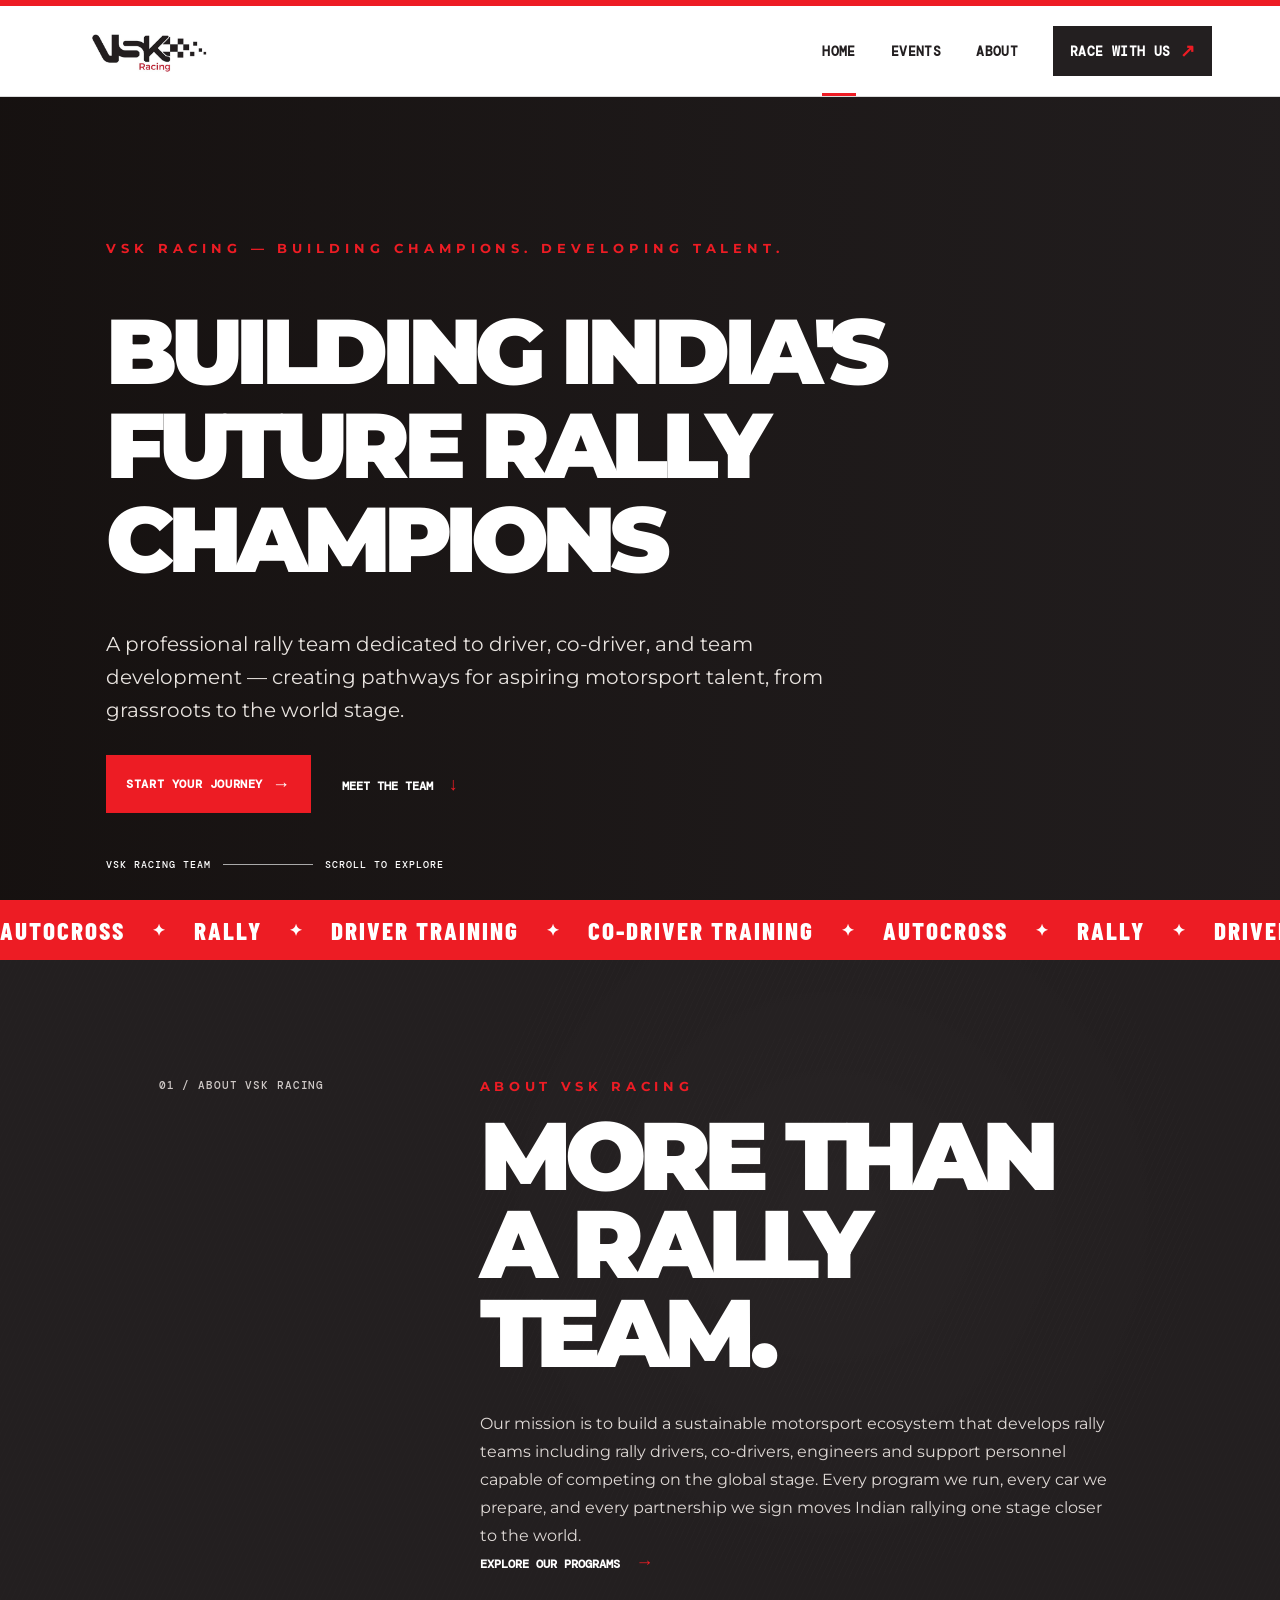
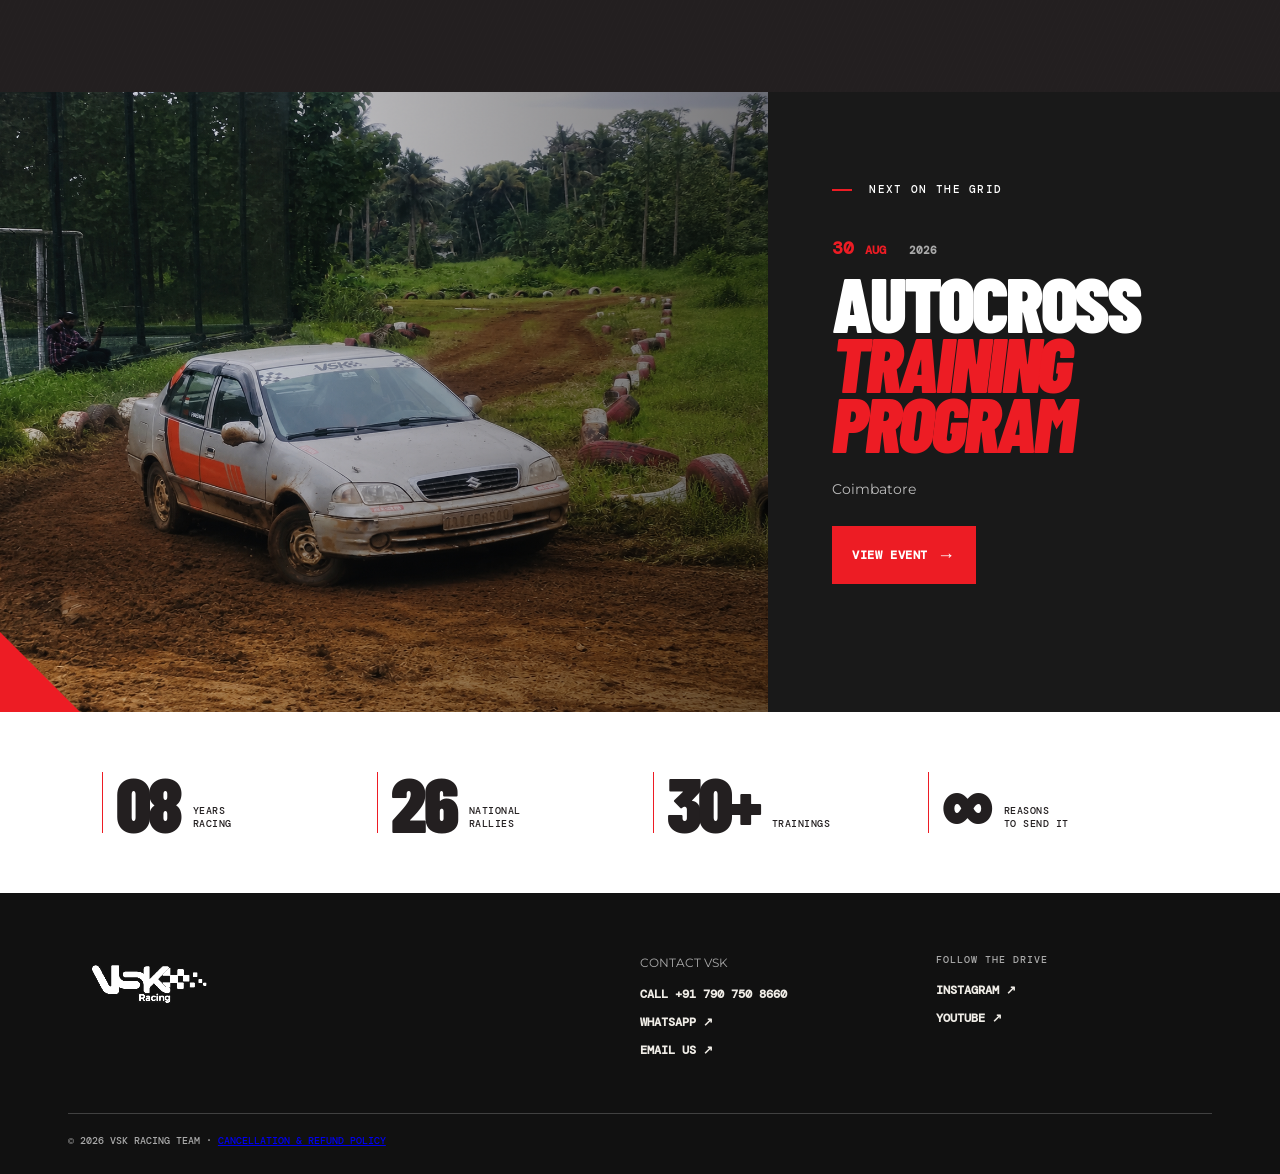
==== commit c53acb30: "Publish latest VSK Racing website updates Publish latest VSK Racing website updates" ====
--- a/index.html
+++ b/index.html
@@ -27,7 +27,7 @@
       <section class="hero">
         <div class="hero-content">
           <p class="eyebrow">VSK RACING — BUILDING CHAMPIONS. DEVELOPING TALENT.</p>
-          <h1>DEVELOPING INDIA'S<br />FUTURE RALLY<br /><em>CHAMPIONS</em></h1>
+          <h1>BUILDING INDIA'S<br />FUTURE RALLY<br /><em>CHAMPIONS</em></h1>
           <p class="hero-copy">A professional rally team dedicated to driver, co-driver, and team development — creating pathways for aspiring motorsport talent, from grassroots to the world stage.</p>
           <div class="hero-actions">
             <a class="button button-primary" href="events.html#upcoming">START YOUR JOURNEY <span>→</span></a>
@@ -74,7 +74,7 @@
       <div><a class="brand footer-brand" href="index.html"><img class="brand-logo" src="assets/vsk-racing-logo.jpg" alt="VSK Racing" /></a></div>
       <div id="contact" class="footer-links"><p>CONTACT VSK</p><a href="tel:+917907508660">CALL +91 790 750 8660</a><a href="https://wa.me/917907508660" target="_blank" rel="noopener noreferrer">WHATSAPP ↗</a><a href="mailto:vskracingofficial@gmail.com">EMAIL US ↗</a></div>
       <div class="footer-social"><p>FOLLOW THE DRIVE</p><a href="https://www.instagram.com/vsk.racing" target="_blank" rel="noopener noreferrer">INSTAGRAM ↗</a><a href="https://www.youtube.com/@vskracing_official" target="_blank" rel="noopener noreferrer">YOUTUBE ↗</a></div>
-      <p class="copyright">© 2026 VSK RACING TEAM</p>
+      <p class="copyright">© 2026 VSK RACING TEAM · <a href="cancellation-refund-policy.html">CANCELLATION &amp; REFUND POLICY</a></p>
     </footer>
     <script src="script.js"></script>
   </body>
--- a/styles.css
+++ b/styles.css
@@ -9,6 +9,10 @@
 .home-page .hero:after{background:linear-gradient(90deg,rgba(15,10,8,.66) 0%,rgba(15,10,8,.30) 56%,rgba(15,10,8,.10) 100%),url('https://images.unsplash.com/photo-1656968396424-9c934c656624?auto=format&fit=crop&fm=jpg&q=85&w=3000') center/cover}@media(max-width:760px){.home-page .hero:after{background:linear-gradient(90deg,rgba(15,10,8,.74),rgba(15,10,8,.35)),url('https://images.unsplash.com/photo-1656968396424-9c934c656624?auto=format&fit=crop&fm=jpg&q=85&w=3000') 58% center/cover}}
 .statement{background:#231F20;color:#fff;min-height:620px}.statement:before{content:'';position:absolute;inset:0;opacity:.20;background:radial-gradient(circle at 65% 35%,rgba(255,255,255,.10),transparent 42%),repeating-linear-gradient(115deg,rgba(255,255,255,.035) 0 1px,transparent 1px 5px)}.statement>*{position:relative;z-index:1}.statement .section-label{color:#cfc9c7}.statement-copy .eyebrow{color:#ED1C24;font:700 13px Montserrat,Arial,sans-serif;letter-spacing:.36em}.statement-copy .eyebrow span{display:none}.statement h2{font:900 clamp(58px,7.5vw,118px)/.92 Montserrat,Arial,sans-serif;letter-spacing:-.07em;color:#fff}.statement-copy>p:not(.eyebrow){color:#dfd9d6;font:400 16px/1.75 Montserrat,Arial,sans-serif;max-width:700px}.statement .text-link{margin-top:30px}.statement .big-quote{display:none}@media(max-width:760px){.statement{min-height:0}.statement-copy .eyebrow{font-size:10px;letter-spacing:.22em}.statement h2{font-size:57px}.statement-copy>p:not(.eyebrow){font-size:14px}}
 .next-race .race-image{background-image:url('assets/autocross-training-car-mirrored.png');background-position:center 57%}
-.past-one { background-image: url('assets/past-rally-coimbatore.heic'); }
-.past-two { background-image: url('assets/past-rally-thrissur.png'); }
-.past-three { background-image: url('assets/past-rally-kottayam.png'); }
+.past-one { background-image: url('assets/past-rally-august.jpg'); }
+.past-two { background-image: url('assets/past-rally-kottayam.png'); }
+.past-three { background-image: url('assets/past-rally-thrissur.png'); }
+.payment-policy-link{grid-column:1/-1;margin:0;font:500 11px/1.5 Manrope;color:#615d57}.payment-policy-link a{color:#a33225;font-weight:700;text-underline-offset:3px}
+.policy-page{background:#ebe7df;color:#191919}.policy-main{max-width:950px;margin:0 auto;padding:130px 5.3vw 90px}.policy-main h1{font:900 clamp(54px,8vw,110px)/.86 'Barlow Condensed';letter-spacing:-.04em;margin:22px 0 30px}.policy-main h1 em{font-style:normal;color:var(--red)}.policy-intro{max-width:680px;font:500 18px/1.7 Manrope;color:#4f4b47;margin:0 0 60px}.policy-main section{max-width:760px;border-top:1px solid #c8c3bb;padding:28px 0 20px}.policy-main h2{font:800 32px/1 'Barlow Condensed';letter-spacing:.02em;margin:0 0 16px}.policy-main p{font:400 14px/1.8 Manrope;color:#4f4b47}.policy-main a{color:#b71921;text-decoration-thickness:1px;text-underline-offset:3px}.policy-main strong{color:#191919}.policy-table-wrap{overflow:auto;margin:22px 0}.policy-main table{border-collapse:collapse;width:100%;min-width:520px;background:#fff}.policy-main th,.policy-main td{padding:15px 18px;border:1px solid #d8d3ca;text-align:left;font:500 12px/1.45 Manrope}.policy-main th{background:#191919;color:#fff;font:600 10px 'DM Mono';letter-spacing:.06em}@media(max-width:760px){.policy-main{padding:105px 24px 65px}.policy-main h1{font-size:57px}.policy-intro{font-size:15px;margin-bottom:40px}.policy-main h2{font-size:28px}}
+.radio-list .program-option{display:flex;flex-direction:column;align-items:center;gap:7px;text-align:center}.radio-list .program-option input{margin:0}.radio-list .program-option strong{font:700 13px Manrope;line-height:1.35}.radio-list .program-option small{display:block;font:400 10px/1.55 Manrope;color:#5f5b56}.radio-list .program-option small:last-child{font-weight:700;color:#5f5b56}.captcha-dialog{position:absolute;inset:0;z-index:5;display:grid;place-items:center;padding:24px;background:rgba(25,25,25,.66)}.captcha-dialog[hidden]{display:none}.captcha-card{width:min(100%,370px);background:#fff;padding:28px;border-top:4px solid var(--red);box-shadow:0 16px 50px rgba(0,0,0,.25)}.captcha-card h3{margin:0 0 10px;font:800 30px/.95 'Barlow Condensed';letter-spacing:.02em}.captcha-card p{font-size:12px;line-height:1.55;color:#5f5b56}.captcha-question{font:800 25px 'Barlow Condensed';letter-spacing:.04em;color:#191919}.captcha-card input{width:100%;margin:10px 0 5px;padding:12px;border:1px solid #bbb5ac;font:600 16px Manrope}.captcha-error{min-height:18px;margin:5px 0 12px;color:#a33225;font-size:11px}
+.dashboard-login{max-width:520px;background:#fff;padding:34px;border-left:4px solid var(--red)}.dashboard-login>p:not(.eyebrow){color:#666;font-size:14px;line-height:1.65;margin:-18px 0 24px}.admin-login-form{display:grid;gap:15px}.admin-login-form label{display:grid;gap:8px;font:600 10px 'DM Mono';letter-spacing:.08em}.admin-login-form input{border:1px solid #cfcac2;background:#fff;padding:13px;font:500 14px Manrope}.admin-login-form .button{justify-self:start}.login-error{background:#f4e4dc;border-left:3px solid var(--red);padding:10px 12px;color:#8e2b22;font-size:12px;line-height:1.45}.dashboard-heading{display:flex;justify-content:space-between;align-items:flex-start;gap:24px}.dashboard-heading .button{margin-top:5px}@media(max-width:760px){.dashboard-login{padding:25px 20px}.dashboard-heading{display:block}.dashboard-heading .button{margin:-17px 0 24px}}
